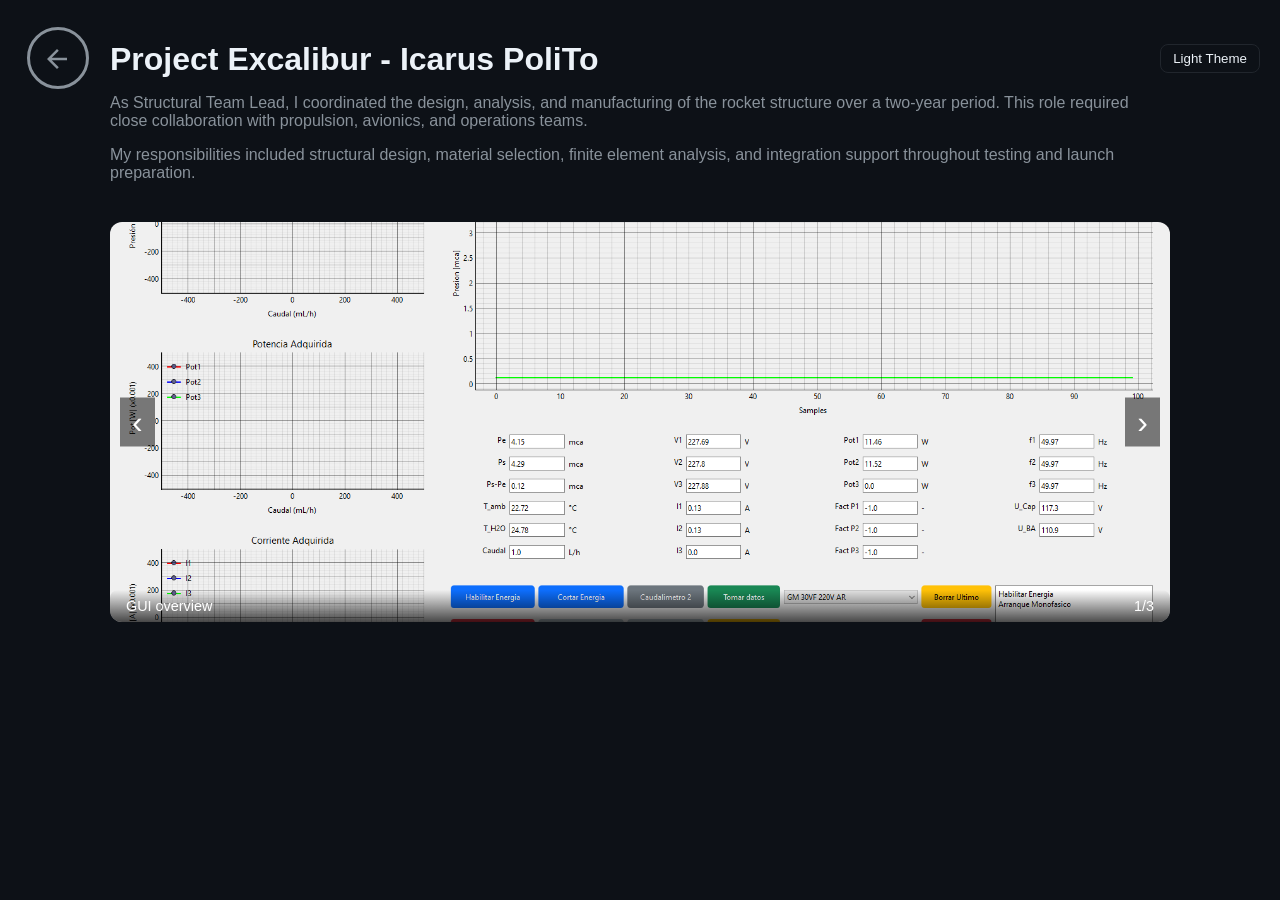
==== projects/rokcet.html @ c52f5b65 "Alpha - deja info en todos los proyectos" ====
<!DOCTYPE html>
<html lang="en">
<head>
    <meta charset="UTF-8">
    <title>Project Icarus</title>
    <link rel="stylesheet" href="../style.css">
</head>
<body>
    <header class="top-bar">
    <!-- <a href="../index.html" class="back-link">← Back</a> -->
    <!-- From Uiverse.io by karthik092726122003 --> 
    <a href="../index.html">
    <div class="styled-wrapper">
    <button class="button">
        <div class="button-box">
        <span class="button-elem">
            <svg
            viewBox="0 0 24 24"
            xmlns="http://www.w3.org/2000/svg"
            class="arrow-icon"
            >
            <path
                style="fill: var(--muted-text)"
                d="M20 11H7.83l5.59-5.59L12 4l-8 8 8 8 1.41-1.41L7.83 13H20v-2z"
            ></path>
            </svg>
        </span>
        <span class="button-elem">
            <svg
            style="fill: var(--hrefBtn-color)"
            viewBox="0 0  24 24"
            xmlns="http://www.w3.org/2000/svg"
            class="arrow-icon"
            >
            <path
                d="M20 11H7.83l5.59-5.59L12 4l-8 8 8 8 1.41-1.41L7.83 13H20v-2z"
            ></path>
            </svg>
        </span>
        </div>
    </button>
    </div>
    </a>


    <button id="theme-toggle" class="theme-toggle">
        Light Theme
    </button>
</header>

    <main class="project-page">

    <!-- Project intro -->
    <header class="project-header">
        <h1>Project Excalibur - Icarus PoliTo</h1>
        <p class="project-summary">
        As Structural Team Lead, I coordinated the design, analysis, and 
        manufacturing of the rocket structure over a two-year period. This 
        role required close collaboration with propulsion, avionics, and operations teams.</p>

        <p>My responsibilities included structural design, material selection, 
        finite element analysis, and integration support throughout testing and launch preparation.</p>

    </header>

    <!-- Image gallery -->
    <section class="project-gallery">
        <div class="carousel">
            <div class="carousel-track">
                <figure class="carousel-slide">
                    <img src="../assets/GUI.png" alt="Test bench overview">
                    <figcaption>GUI overview</figcaption>
                </figure>
                
                <figure class="carousel-slide">
                    <img src="../assets/Novus.jpg" alt="Test bench overview">
                    <figcaption>Novus view</figcaption>
                </figure>

                <figure class="carousel-slide">
                    <img src="../assets/Stepper.jpg" alt="Test bench overview">
                    <figcaption>Stepper view</figcaption>
                </figure>
            </div>

            <button class="carousel-btn prev">‹</button>
            <button class="carousel-btn next">›</button>

            <div class="carousel-ui">
                <span class="carousel-caption"></span>
                <span class="carousel-counter"></span>
            </div>
        </div>
    </section>

    </main>

<script src="../script.js"></script>
</body>
</html>
---- style.css ----
/* ==================================================
    1. RESET & GLOBALS
================================================== */
* {
    box-sizing: border-box;
}

figure {
    margin: 0;
}

body {
    font-family: Arial, Helvetica, sans-serif;
    max-width: 1100px;
    margin: auto;
    padding: 20px;
    color: var(--text-color);
    background-color: var(--bg-color);
}

/* ==================================================
    2. CSS VARIABLES
================================================== */

:root{
    --bg-color: #0d1117;
    --card-bg: #161b22;
    --text-color: #ecf2f8;
    --muted-text: #89929b;
    --accent-color: #77bdfb;
    --border-color: #21262d;
    --hrefBtn-color: #7f25c5;
    --hrefBtntext-color: #212121;
    /* --themeBtn-hover:  */
}

body.light {
    --bg-color: #e8e8e8;
    --card-bg: #ffffff;
    --text-color: #1f2937;
    --muted-text: #6b7280;
    --accent-color: #2563eb;
    --border-color: #e5e7eb;
    --hrefBtntext-color: #ecf2f8;
}

/* ==================================================
    3. LAYOUT
================================================== */

.header {
    display: flex;
    align-items: center;
    gap: 20px;
    /* text-align: center; */
    margin-bottom: 40px;
    /* outline: 2px dashed blue; */
}

/* ==================================================
    4. SHARED COMPONENTS
================================================== */
.card {
    background-color: var(--card-bg);
    border: 1px solid var(--border-color);
    padding: 20px;
    margin-bottom: 30px;
    border-radius: 12px;
    box-shadow: 0 8px 20px rgba(0,0,0, 0.35);
    transition: transform 0.2s ease, box-shadow 0.2s ease;
}
.card-title{
    margin-bottom: 15px;
    font-size: 1.3em;
    color: var(--text-color);
}

h1 {
    margin-bottom: 5px;
}

h2 {
    border-bottom: 2px solid var(--text-color);
    padding-bottom: 5px;
}

ul {
    padding-left: 20px;
}

footer {
    text-align: center;
    margin-top: 40px;
    font-size: 0.9em;
}

p{
    color: var(--muted-text);
}


/* ==================================================
    5. PAGE SECTIONS
================================================== */
.profile-photo{
    width: 120px;
    height: 120px;
    border-radius: 50%;
    object-fit: cover;
}

section {
    margin-bottom: 30px;
}

.skill-list{
    --columns: 3;
    display: grid;
    grid-template-columns: repeat(var(--columns), 1fr);
    gap: 12px 40px;
}
.skill-list li{
    padding-left: 4px;
}

.header-text h1{
    margin: 0;
}
.header-text p{
    margin: 5px 0 0;
    color: var(--text-color);
}

.top-bar {
    position: fixed;
    top: 20px;
    left: 20px;
    right: 20px;

    display: flex;
    justify-content: space-between;
    align-items: center;

    z-index: 1000;
    pointer-events: none;
}
.top-bar > * {
    pointer-events: auto;
}

/* ==================================================
    6. INTERACTIVE ELEMENTS
================================================== */
.theme-toggle {
    margin-left: auto;
    padding: 6px 12px;
    border-radius: 8px;
    border: 1px solid var(--border-color);
    background: transparent;
    color: var(--text-color);
    cursor: pointer;
    transition: ease-out 0.4s;
    box-shadow: inset 0 0 0 0 var(--hrefBtn-color);
}

.theme-toggle:hover {
    color: var(--text-color);
    box-shadow: inset 0 -100px 0 0 var(--hrefBtn-color);
}

.theme-toggle:active{
    transform: scale(0.9);
}

/* From Uiverse.io by gharsh11032000 */ 
.animated-button {
    position: relative;
    display: flex;
    align-items: center;
    gap: 4px;
    padding: 6px 36px;
    border: 4px solid;
    border-color: transparent;
    font-size: 16px;
    background-color: inherit;
    border-radius: 20px;
    font-weight: 600;
    color: var(--hrefBtn-color);
    box-shadow: 0 0 0 2px var(--hrefBtn-color);
    cursor: pointer;
    overflow: hidden;
    transition: all 0.6s cubic-bezier(0.23, 1, 0.32, 1);
}

.animated-button svg {
    position: absolute;
    width: 24px;
    fill: var(--hrefBtn-color);
    z-index: 9;
    transition: all 0.8s cubic-bezier(0.23, 1, 0.32, 1);
}

.animated-button .arr-1 {
    right: 16px;
}

.animated-button .arr-2 {
    left: -25%;
}

.animated-button .circle {
    position: absolute;
    top: 50%;
    left: 50%;
    transform: translate(-50%, -50%);
    width: 20px;
    height: 20px;
    background-color: var(--hrefBtn-color);
    border-radius: 50%;
    opacity: 0;
    transition: all 0.8s cubic-bezier(0.23, 1, 0.32, 1);
}

.animated-button .text {
    position: relative;
    z-index: 1;
    transform: translateX(-12px);
    transition: all 0.8s cubic-bezier(0.23, 1, 0.32, 1);
}

.animated-button:hover {
    box-shadow: 0 0 0 12px transparent;
    color: var(--hrefBtntext-color);
    border-radius: 12px;
}

.animated-button:hover .arr-1 {
    right: -25%;
}

.animated-button:hover .arr-2 {
    left: 16px;
}

.animated-button:hover .text {
    transform: translateX(12px);
}

.animated-button:hover svg {
    fill: var(--hrefBtntext-color);
}

.animated-button:active {
    scale: 0.95;
    box-shadow: 0 0 0 4px var(--hrefBtn-color);
}

.animated-button:hover .circle {
    width: 220px;
    height: 220px;
    opacity: 1;
}

/* From Uiverse.io by karthik092726122003 */ 
.styled-wrapper .button {
    display: block;
    position: relative;
    width: 76px;
    height: 76px;
    margin: 0;
    overflow: hidden;
    outline: none;
    background-color: transparent;
    cursor: pointer;
    border: 0;
}

.styled-wrapper .button:before {
    content: "";
    position: absolute;
    border-radius: 50%;
    inset: 7px;
    border: 3px solid var(--muted-text); /* Update dynamically for light/dark mode */
    transition:
        opacity 0.4s cubic-bezier(0.77, 0, 0.175, 1) 80ms,
        transform 0.5s cubic-bezier(0.455, 0.03, 0.515, 0.955) 80ms;
}

.styled-wrapper .button:after {
    content: "";
    position: absolute;
    border-radius: 50%;
    inset: 7px;
    border: 4px solid var(--hrefBtn-color);
    transform: scale(1.3);
    transition:
        opacity 0.4s cubic-bezier(0.165, 0.84, 0.44, 1),
        transform 0.5s cubic-bezier(0.25, 0.46, 0.45, 0.94);
    opacity: 0;
}

.styled-wrapper .button:hover:before,
.styled-wrapper .button:focus:before {
    opacity: 0;
    transform: scale(0.7);
    transition:
        opacity 0.4s cubic-bezier(0.165, 0.84, 0.44, 1),
        transform 0.5s cubic-bezier(0.25, 0.46, 0.45, 0.94);
}

.styled-wrapper .button:hover:after,
.styled-wrapper .button:focus:after {
    opacity: 1;
    transform: scale(1);
    transition:
        opacity 0.4s cubic-bezier(0.77, 0, 0.175, 1) 80ms,
        transform 0.5s cubic-bezier(0.455, 0.03, 0.515, 0.955) 80ms;
}

.styled-wrapper .button-box {
    display: flex;
    position: absolute;
    top: 0;
    left: 0;
}

.styled-wrapper .button-elem {
    display: block;
    width: 30px;
    height: 30px;
    margin: 24px 18px 0 22px;
    transform: rotate(360deg);
    fill: #f0eeef;
}

.styled-wrapper .button:hover .button-box,
.styled-wrapper .button:focus .button-box {
    transition: 0.4s;
    transform: translateX(-69px);
}

/* ==================================================
    7. ANIMATIONS
================================================== */

.reveal {
    opacity: 0;
    transform: translateY(40px);
    transition:
        opacity 1.5s ease-out,
        transform 1.5s cubic-bezier(0.2, 0.8, 0.2, 1);;
}

.reveal.visible {
    opacity: 1;
    transform: translateY(0);
}

.reveal.active {
    opacity: 1;
    transform: translateY(0);
}

.card:hover{
    transform: translateY(-4px);
    box-shadow: 0 12px 25px rgba(0,0,0,0.08);
}

/* Project Gallery */
.project-gallery {
    margin: 40px 0;
}

.carousel {
    position: relative;
    overflow: hidden;
    border-radius: 12px;
    width: 100%;
    transition: transform 0.5s ease-out;
}

.carousel:hover {
    /* cursor: grab; */
    transform: translateY(-6px);
    box-shadow: 0 12px 25px rgba(0,0,0,0.08);
}

.carousel-track {
    display: flex;
    width: 100%;
    z-index: 1;
    transition: transform 0.7s cubic-bezier(0.4,0,0.2,1);
}

.carousel-slide{
    flex: 0 0 100%;
    width: 100%;
    box-sizing: border-box;
    position: relative;
}

.carousel-slide img{
    width: 100%;
    display: block;
    /* object-fit: cover; */
}

.carousel-slide figcaption{
    display: none;
}

.carousel-track img {
    width: 100%;
    flex-shrink: 0;
    object-fit: cover;
    height: 400px;
}

.carousel-ui {
    position: absolute;
    bottom: 0;
    left: 0;
    right: 0;

    display: flex;
    justify-content: space-between;
    align-items: center;

    padding: 8px 16px;

    background: linear-gradient(
        to top,
        rgba(0,0,0,0.7),
        rgba(0,0,0,0)
        );

    border-radius: 8px;
    color: white;
    font-size: 0.9rem;

    pointer-events: none;

    z-index: 10;
}

.carousel-caption {
    max-width: 70%;
    opacity: 0.9;
    transition: opacity 0.8s ease;
    white-space: nowrap;
}

.carousel-counter {
    white-space: nowrap;
    opacity: 0.9;
    transition: opacity 0.8s ease;
}

.carousel-btn {
    position: absolute;
    top: 50%;
    transform: translateY(-50%);
    background: rgba(0, 0, 0, 0.5);
    color: white;
    border: none;
    font-size: 2rem;
    padding: 6px 12px;
    cursor: pointer;
}

.carousel-btn.prev {
    left: 10px;
}

.carousel-btn.next {
    right: 10px;
}

/* ==================================================
    8. MEDIA QUERIES
================================================== */

@media (max-width: 500px) {
    .header {
        flex-direction: column;
        text-align: center;
    }
    .carousel-track img{
        height: 250px;
    }

    .skill-list{
        --columns: 1;
    }
}

@media (max-width: 900px) {
    .header {
        flex-direction: column;
        text-align: center;
    }
    .carousel-track img{
        height: 250px;
    }

    .skill-list{
        --columns: 2;
    }
}
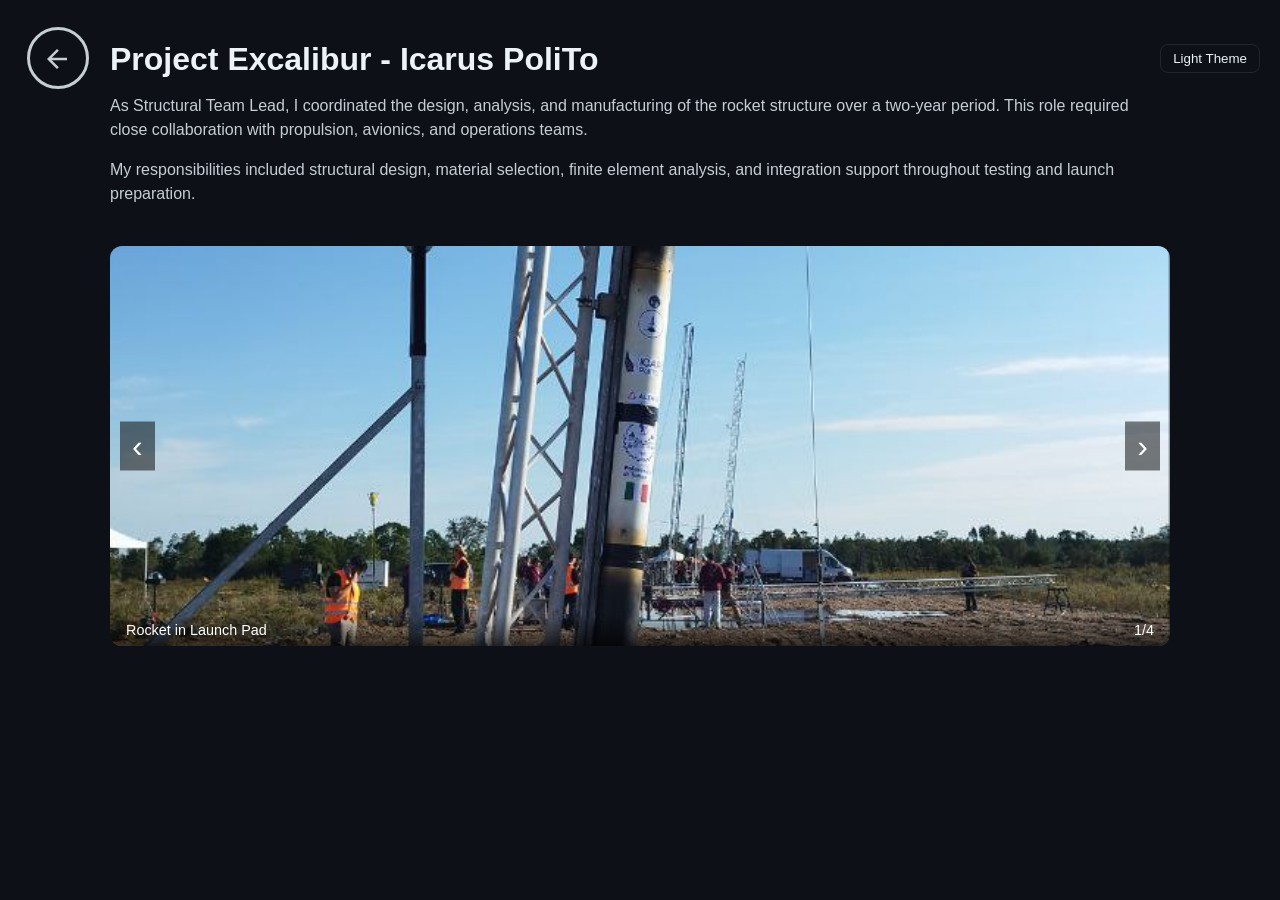
==== commit 9b4c43a1: "Cohete" ====
--- a/projects/rokcet.html
+++ b/projects/rokcet.html
@@ -68,18 +68,23 @@
         <div class="carousel">
             <div class="carousel-track">
                 <figure class="carousel-slide">
-                    <img src="../assets/GUI.png" alt="Test bench overview">
-                    <figcaption>GUI overview</figcaption>
+                    <img src="../assets/cohete_rampa.jpg" alt="Preparing for launch">
+                    <figcaption>Rocket in Launch Pad</figcaption>
                 </figure>
                 
                 <figure class="carousel-slide">
-                    <img src="../assets/Novus.jpg" alt="Test bench overview">
-                    <figcaption>Novus view</figcaption>
+                    <img src="../assets/rocket_tent.jpg" alt="Working hard at early hours">
+                    <figcaption>Working inside military tent</figcaption>
                 </figure>
 
                 <figure class="carousel-slide">
-                    <img src="../assets/Stepper.jpg" alt="Test bench overview">
-                    <figcaption>Stepper view</figcaption>
+                    <img src="../assets/rocket_luca.jpg" alt="Mates">
+                    <figcaption>Teammates</figcaption>
+                </figure>
+
+                <figure class="carousel-slide">
+                    <img src="../assets/rocket_walking.jpg" alt="Aura farming">
+                    <figcaption>On the way to launch</figcaption>
                 </figure>
             </div>
 
--- a/style.css
+++ b/style.css
@@ -26,7 +26,7 @@
     --bg-color: #0d1117;
     --card-bg: #161b22;
     --text-color: #ecf2f8;
-    --muted-text: #89929b;
+    --muted-text: #c6cdd5;
     --accent-color: #77bdfb;
     --border-color: #21262d;
     --hrefBtn-color: #7f25c5;
@@ -96,6 +96,7 @@
 
 p{
     color: var(--muted-text);
+    line-height: 1.5;
 }
 
 
